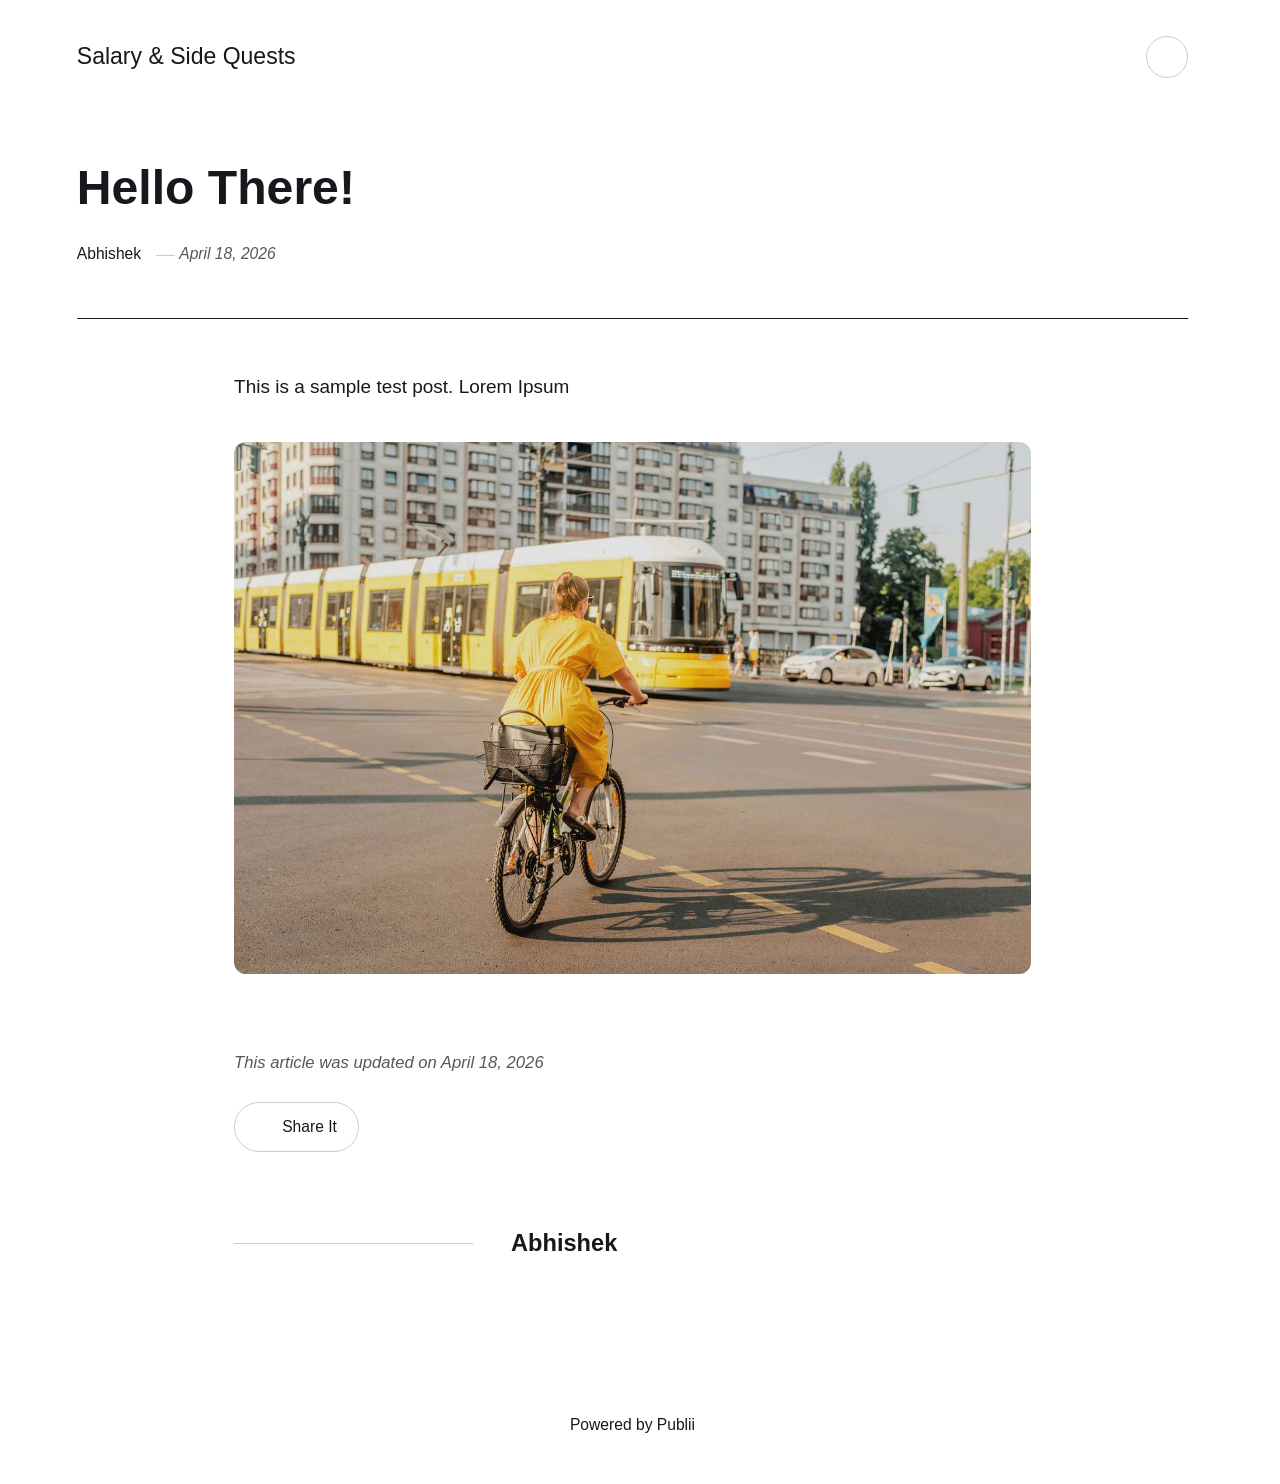
==== hello-there/index.html @ db6f178a "Updated from Publii" ====
<!DOCTYPE html><html lang="en-gb"><head><meta charset="utf-8"><meta http-equiv="X-UA-Compatible" content="IE=edge"><meta name="viewport" content="width=device-width,initial-scale=1"><title>Hello There! - Salary &amp; Side Quests</title><meta name="description" content="This is a sample test post. Lorem Ipsum"><meta name="generator" content="Publii Open-Source CMS for Static Site"><link rel="canonical" href="https://abhishekpb-sketch.github.io/gh-pages/hello-there/"><link rel="alternate" type="application/atom+xml" href="https://abhishekpb-sketch.github.io/gh-pages/feed.xml" title="Salary &amp; Side Quests - RSS"><link rel="alternate" type="application/json" href="https://abhishekpb-sketch.github.io/gh-pages/feed.json" title="Salary &amp; Side Quests - JSON"><meta property="og:title" content="Hello There!"><meta property="og:site_name" content="Salary & Side Quests"><meta property="og:description" content="This is a sample test post. Lorem Ipsum"><meta property="og:url" content="https://abhishekpb-sketch.github.io/gh-pages/hello-there/"><meta property="og:type" content="article"><link rel="stylesheet" href="https://abhishekpb-sketch.github.io/gh-pages/assets/css/style.css?v=73866e288695b1521dd52befbe6b9b84"><script type="application/ld+json">{"@context":"http://schema.org","@type":"Article","mainEntityOfPage":{"@type":"WebPage","@id":"https://abhishekpb-sketch.github.io/gh-pages/hello-there/"},"headline":"Hello There!","datePublished":"2026-04-18T19:22+05:30","dateModified":"2026-04-18T19:37+05:30","description":"This is a sample test post. Lorem Ipsum","author":{"@type":"Person","name":"Abhishek","url":"https://abhishekpb-sketch.github.io/gh-pages/authors/abhishek/"},"publisher":{"@type":"Organization","name":"Abhishek"}}</script><noscript><style>img[loading] {
                    opacity: 1;
                }</style></noscript></head><body class="post-template"><header class="top js-header"><a class="logo" href="https://abhishekpb-sketch.github.io/gh-pages/">Salary &amp; Side Quests</a><div class="search"><div class="search__overlay js-search-overlay"><div class="wrapper search__overlay-inner"></div></div><button class="search__btn btn--icon js-search-btn" aria-label="Search"><svg height="18" width="18" role="presentation" focusable="false"><use xlink:href="https://abhishekpb-sketch.github.io/gh-pages/assets/svg/svg-map.svg#search"/></svg></button></div></header><main class="post"><article class="content"><div class="hero hero--noimage"><header class="hero__content"><div class="wrapper"><h1>Hello There!</h1><div class="feed__meta content__meta"><a href="https://abhishekpb-sketch.github.io/gh-pages/authors/abhishek/" class="feed__author">Abhishek</a> <time datetime="2026-04-18T19:22" class="feed__date">April 18, 2026</time></div></div></header></div><div class="entry-wrapper content__entry"><p>This is a sample test post. Lorem Ipsum</p><figure class="post__image"><img loading="lazy" src="https://abhishekpb-sketch.github.io/gh-pages/media/posts/1/eugenia-pan-kiv-g8LRfdGEsJA-unsplash-1.jpg" alt="hero image" width="7360" height="4912" sizes="(max-width: 1920px) 100vw, 1920px" srcset="https://abhishekpb-sketch.github.io/gh-pages/media/posts/1/responsive/eugenia-pan-kiv-g8LRfdGEsJA-unsplash-1-xs.jpg 640w, https://abhishekpb-sketch.github.io/gh-pages/media/posts/1/responsive/eugenia-pan-kiv-g8LRfdGEsJA-unsplash-1-sm.jpg 768w, https://abhishekpb-sketch.github.io/gh-pages/media/posts/1/responsive/eugenia-pan-kiv-g8LRfdGEsJA-unsplash-1-md.jpg 1024w, https://abhishekpb-sketch.github.io/gh-pages/media/posts/1/responsive/eugenia-pan-kiv-g8LRfdGEsJA-unsplash-1-lg.jpg 1366w, https://abhishekpb-sketch.github.io/gh-pages/media/posts/1/responsive/eugenia-pan-kiv-g8LRfdGEsJA-unsplash-1-xl.jpg 1600w, https://abhishekpb-sketch.github.io/gh-pages/media/posts/1/responsive/eugenia-pan-kiv-g8LRfdGEsJA-unsplash-1-2xl.jpg 1920w"></figure></div><footer class="content__footer"><div class="entry-wrapper"><p class="content__updated">This article was updated on April 18, 2026</p><div class="content__actions"><div class="content__share"><button class="btn--icon content__share-button js-content__share-button"><svg width="20" height="20" aria-hidden="true"><use xlink:href="https://abhishekpb-sketch.github.io/gh-pages/assets/svg/svg-map.svg#share"></use></svg> <span>Share It</span></button><div class="content__share-popup js-content__share-popup"></div></div></div><div class="content__bio bio"><div><h3 class="h4 bio__name"><a href="https://abhishekpb-sketch.github.io/gh-pages/authors/abhishek/" rel="author">Abhishek</a></h3></div></div></div></footer></article></main><footer class="footer footer--glued"><div class="wrapper"><div class="footer__copyright"><p>Powered by Publii</p></div><button id="backToTop" class="footer__bttop" aria-label="Back to top" title="Back to top"><svg width="20" height="20"><use xlink:href="https://abhishekpb-sketch.github.io/gh-pages/assets/svg/svg-map.svg#toparrow"/></svg></button></div></footer><script defer="defer" src="https://abhishekpb-sketch.github.io/gh-pages/assets/js/scripts.min.js?v=d0fc1030089a37f93a2d51bf6d07565c"></script><script>window.publiiThemeMenuConfig={mobileMenuMode:'sidebar',animationSpeed:300,submenuWidth: 'auto',doubleClickTime:500,mobileMenuExpandableSubmenus:true,relatedContainerForOverlayMenuSelector:'.top'};</script><script>var images = document.querySelectorAll('img[loading]');
        for (var i = 0; i < images.length; i++) {
            if (images[i].complete) {
                images[i].classList.add('is-loaded');
            } else {
                images[i].addEventListener('load', function () {
                    this.classList.add('is-loaded');
                }, false);
            }
        }</script></body></html>
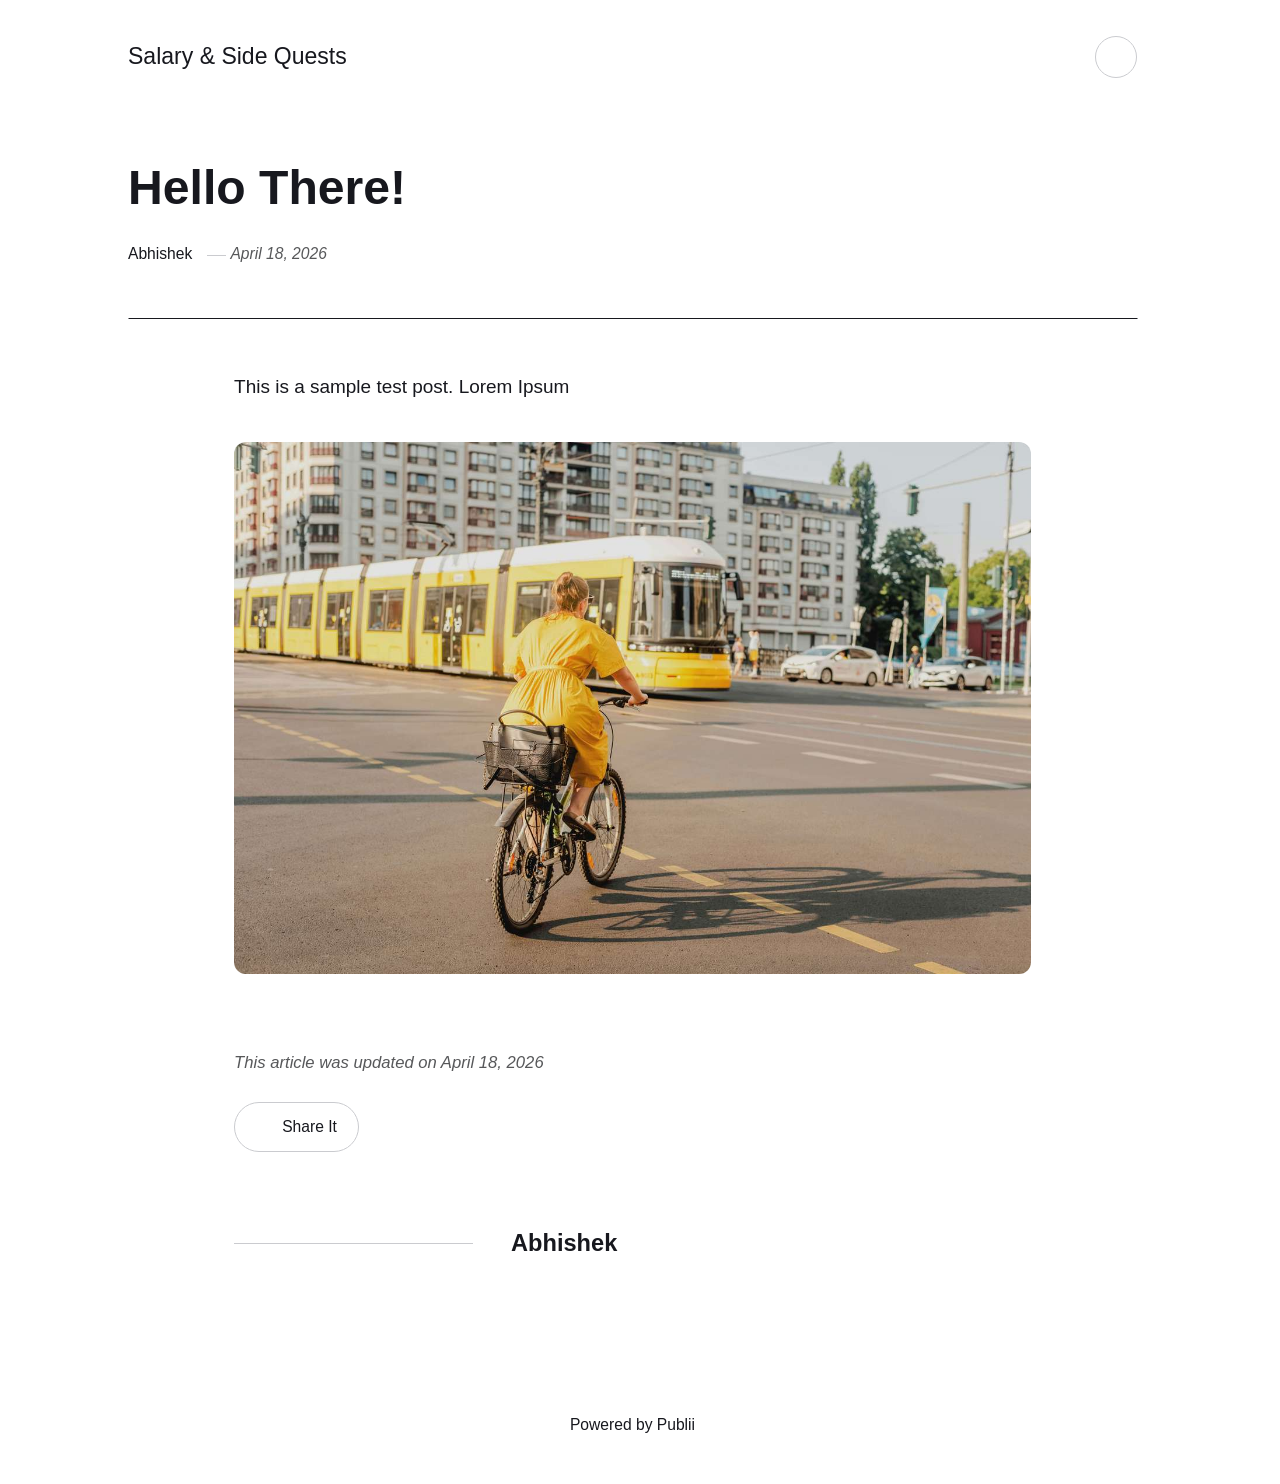
==== commit 69767228: "Updated from Publii" ====
--- a/hello-there/index.html
+++ b/hello-there/index.html
@@ -1,4 +1,4 @@
-<!DOCTYPE html><html lang="en-gb"><head><meta charset="utf-8"><meta http-equiv="X-UA-Compatible" content="IE=edge"><meta name="viewport" content="width=device-width,initial-scale=1"><title>Hello There! - Salary &amp; Side Quests</title><meta name="description" content="This is a sample test post. Lorem Ipsum"><meta name="generator" content="Publii Open-Source CMS for Static Site"><link rel="canonical" href="https://abhishekpb-sketch.github.io/gh-pages/hello-there/"><link rel="alternate" type="application/atom+xml" href="https://abhishekpb-sketch.github.io/gh-pages/feed.xml" title="Salary &amp; Side Quests - RSS"><link rel="alternate" type="application/json" href="https://abhishekpb-sketch.github.io/gh-pages/feed.json" title="Salary &amp; Side Quests - JSON"><meta property="og:title" content="Hello There!"><meta property="og:site_name" content="Salary & Side Quests"><meta property="og:description" content="This is a sample test post. Lorem Ipsum"><meta property="og:url" content="https://abhishekpb-sketch.github.io/gh-pages/hello-there/"><meta property="og:type" content="article"><link rel="stylesheet" href="https://abhishekpb-sketch.github.io/gh-pages/assets/css/style.css?v=73866e288695b1521dd52befbe6b9b84"><script type="application/ld+json">{"@context":"http://schema.org","@type":"Article","mainEntityOfPage":{"@type":"WebPage","@id":"https://abhishekpb-sketch.github.io/gh-pages/hello-there/"},"headline":"Hello There!","datePublished":"2026-04-18T19:22+05:30","dateModified":"2026-04-18T19:37+05:30","description":"This is a sample test post. Lorem Ipsum","author":{"@type":"Person","name":"Abhishek","url":"https://abhishekpb-sketch.github.io/gh-pages/authors/abhishek/"},"publisher":{"@type":"Organization","name":"Abhishek"}}</script><noscript><style>img[loading] {
+<!DOCTYPE html><html lang="en-gb"><head><meta charset="utf-8"><meta http-equiv="X-UA-Compatible" content="IE=edge"><meta name="viewport" content="width=device-width,initial-scale=1"><title>Hello There! - Salary &amp; Side Quests</title><meta name="description" content="This is a sample test post. Lorem Ipsum"><meta name="generator" content="Publii Open-Source CMS for Static Site"><link rel="canonical" href="https://abhishekpb-sketch.github.io/gh-pages/hello-there/"><link rel="alternate" type="application/atom+xml" href="https://abhishekpb-sketch.github.io/gh-pages/feed.xml" title="Salary &amp; Side Quests - RSS"><link rel="alternate" type="application/json" href="https://abhishekpb-sketch.github.io/gh-pages/feed.json" title="Salary &amp; Side Quests - JSON"><meta property="og:title" content="Hello There!"><meta property="og:site_name" content="Salary & Side Quests"><meta property="og:description" content="This is a sample test post. Lorem Ipsum"><meta property="og:url" content="https://abhishekpb-sketch.github.io/gh-pages/hello-there/"><meta property="og:type" content="article"><link rel="stylesheet" href="https://abhishekpb-sketch.github.io/gh-pages/assets/css/style.css?v=a4f8f328c9d3711a1f19a9bab8907fac"><script type="application/ld+json">{"@context":"http://schema.org","@type":"Article","mainEntityOfPage":{"@type":"WebPage","@id":"https://abhishekpb-sketch.github.io/gh-pages/hello-there/"},"headline":"Hello There!","datePublished":"2026-04-18T19:22+05:30","dateModified":"2026-04-18T19:37+05:30","description":"This is a sample test post. Lorem Ipsum","author":{"@type":"Person","name":"Abhishek","url":"https://abhishekpb-sketch.github.io/gh-pages/authors/abhishek/"},"publisher":{"@type":"Organization","name":"Abhishek"}}</script><noscript><style>img[loading] {
                     opacity: 1;
                 }</style></noscript></head><body class="post-template"><header class="top js-header"><a class="logo" href="https://abhishekpb-sketch.github.io/gh-pages/">Salary &amp; Side Quests</a><div class="search"><div class="search__overlay js-search-overlay"><div class="wrapper search__overlay-inner"></div></div><button class="search__btn btn--icon js-search-btn" aria-label="Search"><svg height="18" width="18" role="presentation" focusable="false"><use xlink:href="https://abhishekpb-sketch.github.io/gh-pages/assets/svg/svg-map.svg#search"/></svg></button></div></header><main class="post"><article class="content"><div class="hero hero--noimage"><header class="hero__content"><div class="wrapper"><h1>Hello There!</h1><div class="feed__meta content__meta"><a href="https://abhishekpb-sketch.github.io/gh-pages/authors/abhishek/" class="feed__author">Abhishek</a> <time datetime="2026-04-18T19:22" class="feed__date">April 18, 2026</time></div></div></header></div><div class="entry-wrapper content__entry"><p>This is a sample test post. Lorem Ipsum</p><figure class="post__image"><img loading="lazy" src="https://abhishekpb-sketch.github.io/gh-pages/media/posts/1/eugenia-pan-kiv-g8LRfdGEsJA-unsplash-1.jpg" alt="hero image" width="7360" height="4912" sizes="(max-width: 1920px) 100vw, 1920px" srcset="https://abhishekpb-sketch.github.io/gh-pages/media/posts/1/responsive/eugenia-pan-kiv-g8LRfdGEsJA-unsplash-1-xs.jpg 640w, https://abhishekpb-sketch.github.io/gh-pages/media/posts/1/responsive/eugenia-pan-kiv-g8LRfdGEsJA-unsplash-1-sm.jpg 768w, https://abhishekpb-sketch.github.io/gh-pages/media/posts/1/responsive/eugenia-pan-kiv-g8LRfdGEsJA-unsplash-1-md.jpg 1024w, https://abhishekpb-sketch.github.io/gh-pages/media/posts/1/responsive/eugenia-pan-kiv-g8LRfdGEsJA-unsplash-1-lg.jpg 1366w, https://abhishekpb-sketch.github.io/gh-pages/media/posts/1/responsive/eugenia-pan-kiv-g8LRfdGEsJA-unsplash-1-xl.jpg 1600w, https://abhishekpb-sketch.github.io/gh-pages/media/posts/1/responsive/eugenia-pan-kiv-g8LRfdGEsJA-unsplash-1-2xl.jpg 1920w"></figure></div><footer class="content__footer"><div class="entry-wrapper"><p class="content__updated">This article was updated on April 18, 2026</p><div class="content__actions"><div class="content__share"><button class="btn--icon content__share-button js-content__share-button"><svg width="20" height="20" aria-hidden="true"><use xlink:href="https://abhishekpb-sketch.github.io/gh-pages/assets/svg/svg-map.svg#share"></use></svg> <span>Share It</span></button><div class="content__share-popup js-content__share-popup"></div></div></div><div class="content__bio bio"><div><h3 class="h4 bio__name"><a href="https://abhishekpb-sketch.github.io/gh-pages/authors/abhishek/" rel="author">Abhishek</a></h3></div></div></div></footer></article></main><footer class="footer footer--glued"><div class="wrapper"><div class="footer__copyright"><p>Powered by Publii</p></div><button id="backToTop" class="footer__bttop" aria-label="Back to top" title="Back to top"><svg width="20" height="20"><use xlink:href="https://abhishekpb-sketch.github.io/gh-pages/assets/svg/svg-map.svg#toparrow"/></svg></button></div></footer><script defer="defer" src="https://abhishekpb-sketch.github.io/gh-pages/assets/js/scripts.min.js?v=d0fc1030089a37f93a2d51bf6d07565c"></script><script>window.publiiThemeMenuConfig={mobileMenuMode:'sidebar',animationSpeed:300,submenuWidth: 'auto',doubleClickTime:500,mobileMenuExpandableSubmenus:true,relatedContainerForOverlayMenuSelector:'.top'};</script><script>var images = document.querySelectorAll('img[loading]');
         for (var i = 0; i < images.length; i++) {
